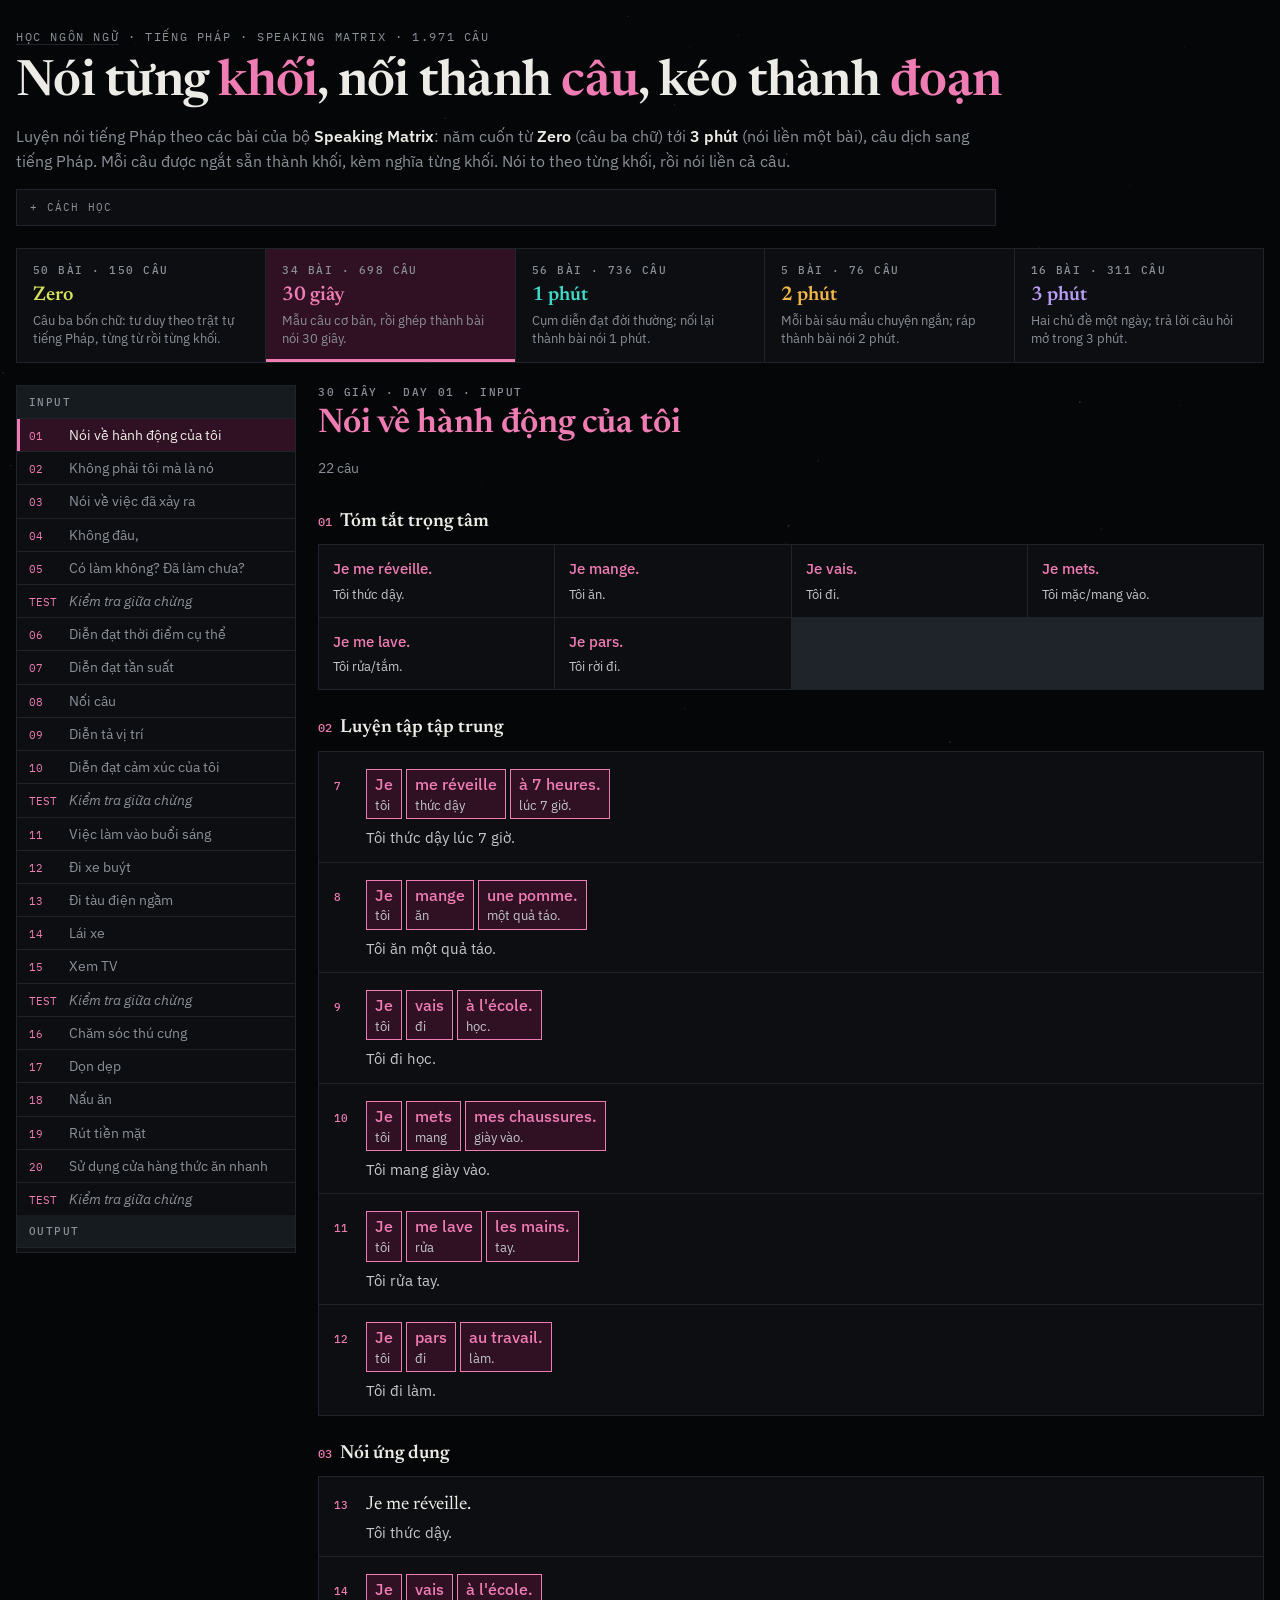
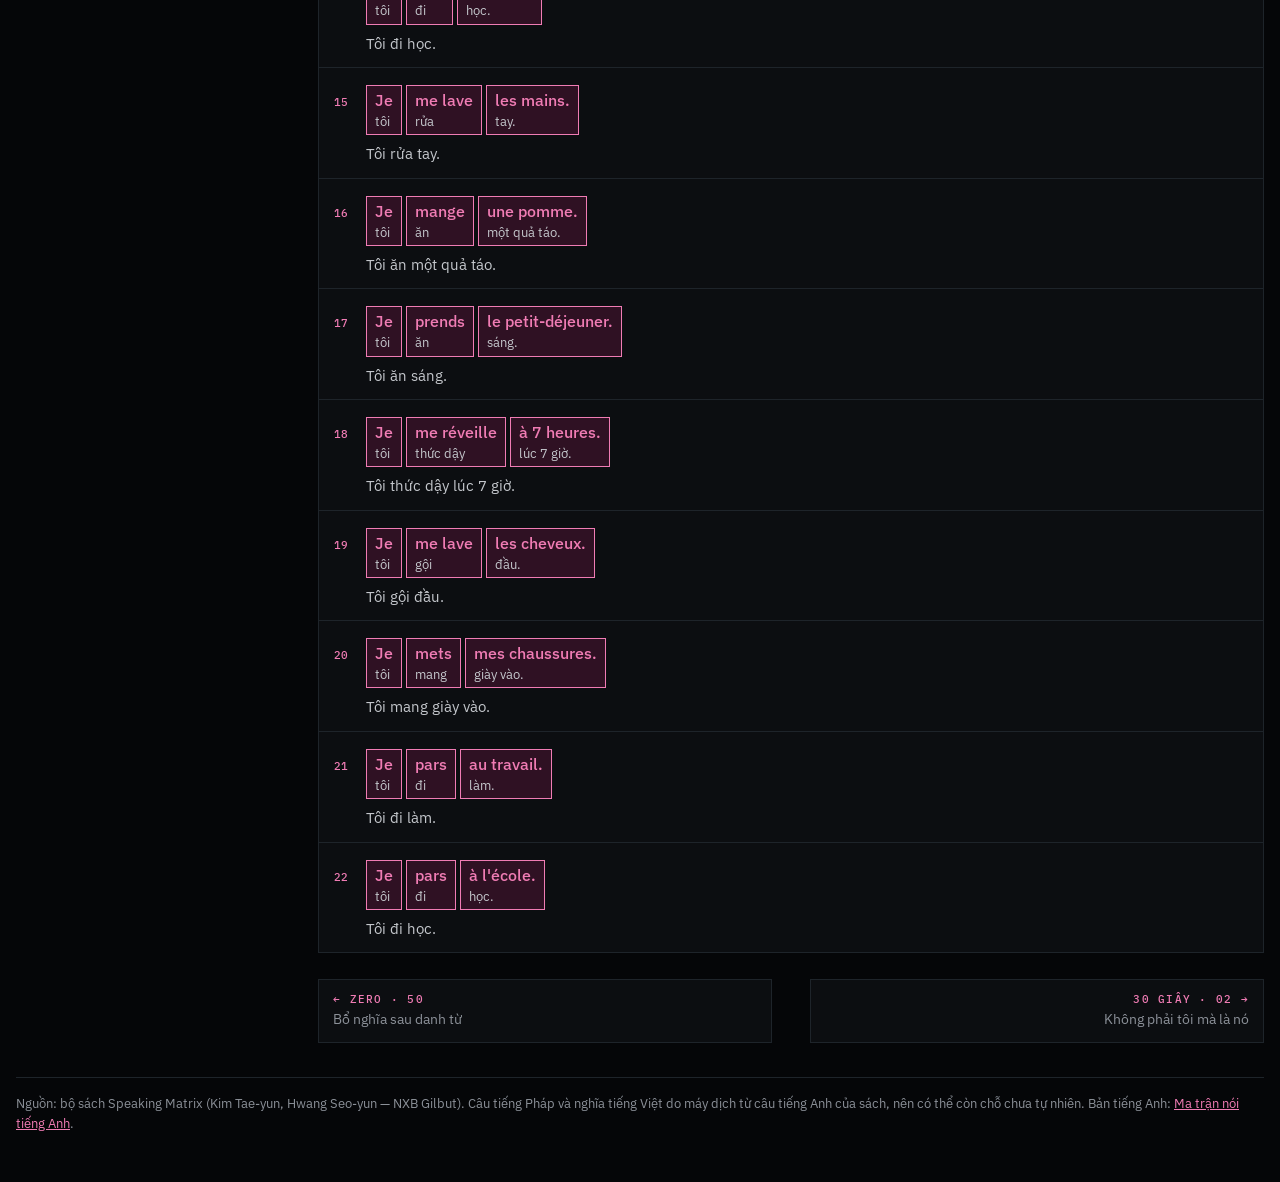
==== src/fr-matrix/index.html @ 8d7e86f6 "Trang luyện nói tiếng Pháp theo các bài Speaking Matrix Bản đầu: 1735/2698 câu đã dịch; các bài còn " ====
<!doctype html>
<html lang="vi">
<head>
<meta charset="utf-8">
<meta name="viewport" content="width=device-width, initial-scale=1">
<title>Ma trận nói tiếng Pháp</title>
<link rel="stylesheet" href="https://fonts.googleapis.com/css2?family=IBM+Plex+Mono:wght@400;500&family=IBM+Plex+Sans:wght@400;500;600&family=Newsreader:ital,opsz,wght@0,6..72,400;0,6..72,600;1,6..72,400&display=swap">
<link rel="stylesheet" href="style.css">
</head>
<body>

<canvas id="field" aria-hidden="true"></canvas>

<div class="wrap">
  <header>
    <p class="eyebrow"><a href="../index.html">Học ngôn ngữ</a> · Tiếng Pháp · Speaking Matrix · <span id="total">…</span> câu</p>
    <h1>Nói từng <em>khối</em>, nối thành <em>câu</em>, kéo thành <em>đoạn</em></h1>
    <p class="lede">Luyện nói tiếng Pháp theo các bài của bộ <b lang="en">Speaking Matrix</b>: năm cuốn từ
      <b>Zero</b> (câu ba chữ) tới <b>3 phút</b> (nói liền một bài), câu dịch sang tiếng Pháp. Mỗi câu được ngắt sẵn
      thành khối, kèm nghĩa từng khối. Nói to theo từng khối, rồi nói liền cả câu.</p>
    <details class="howto">
      <summary>Cách học</summary>
      <ul>
        <li>Học lần lượt <strong>Zero → 30 giây → 1 phút → 2 phút → 3 phút</strong>.</li>
        <li>Với mỗi câu: đọc to từng khối một, ngắt hơi đúng chỗ ngắt khối; rồi nói liền cả câu.</li>
        <li>Lần hai: chỉ nhìn nghĩa tiếng Việt, tự nói ra tiếng Pháp theo từng khối, rồi mới so với câu tiếng Pháp.</li>
        <li>Phần <strong>INPUT</strong> dạy mẫu câu; phần <strong>OUTPUT</strong> ráp các mẫu đó thành một bài
          nói liền (ghi rõ bài dùng lại những ngày INPUT nào). Cuối bài OUTPUT, nhìn đoạn tiếng Việt và nói liền
          cả bài bằng tiếng Pháp.</li>
      </ul>
    </details>
  </header>

  <nav class="books" id="books" aria-label="Chọn cuốn"></nav>

  <div class="layout">
    <aside class="days" id="days" aria-label="Danh sách bài"></aside>
    <main id="main" tabindex="-1"></main>
  </div>

  <footer>
    Nguồn: bộ sách <span lang="en">Speaking Matrix</span> (Kim Tae-yun, Hwang Seo-yun — NXB Gilbut). Câu tiếng Pháp và nghĩa
    tiếng Việt do máy dịch từ câu tiếng Anh của sách, nên có thể còn chỗ chưa tự nhiên. Bản tiếng Anh:
    <a href="https://tmn281196.github.io/english_study/en-matrix/">Ma trận nói tiếng Anh</a>.
  </footer>
</div>

<script src="field.js"></script>
<script src="app.js"></script>
</body>
</html>
---- src/fr-matrix/style.css ----
/* Ma trận nói — cùng tông noir với en-chunks, không đổi theo sáng/tối của máy.
   Năm cuốn, năm màu: lớp .b-zero … .b-3m đặt --k (màu) và --kb (nền tối của màu đó). */
:root{
  --bg:#050608; --panel:#0C0E11; --panel2:#161B20; --ink:#EDEBE6; --muted:#8B9098;
  --line:#1E242A; --dim:#5A6069;
  --k:#3ED9C9; --kb:#0A2C2B;
}
.b-zero{--k:#D6E05A; --kb:#282B0B}
.b-30s{--k:#F07CB4; --kb:#2F1123}
.b-1m{--k:#3ED9C9; --kb:#0A2C2B}
.b-2m{--k:#F2B646; --kb:#31250B}
.b-3m{--k:#B99CF6; --kb:#231A3D}

*{box-sizing:border-box; border-radius:0}
[hidden]{display:none !important}
body{
  background:var(--bg); color:var(--ink); margin:0;
  font-family:"IBM Plex Sans", system-ui, -apple-system, "Segoe UI", sans-serif;
  font-size:15px; line-height:1.55; -webkit-font-smoothing:antialiased;
}
#field{position:fixed; inset:0; width:100%; height:100%; display:block; z-index:0; pointer-events:none}
.wrap{position:relative; z-index:1; max-width:1460px; margin:0 auto; padding:28px 16px 48px}
button{font:inherit; color:inherit}

/* ---- đầu trang ---- */
header{margin-bottom:22px}
.eyebrow{
  font-family:"IBM Plex Mono", ui-monospace, monospace; font-size:11.5px;
  letter-spacing:.14em; text-transform:uppercase; color:var(--muted); margin:0 0 10px;
}
.eyebrow a{color:inherit; text-decoration:none; border-bottom:1px solid var(--line)}
.eyebrow a:hover{color:var(--ink)}
h1{
  font-family:"Newsreader", Georgia, serif; font-weight:600;
  font-size:clamp(30px, 5vw, 50px); line-height:1.08; letter-spacing:-.015em; margin:0 0 14px;
}
h1 em{font-style:normal; color:var(--k)}
.lede{margin:0; color:var(--muted); font-size:16px; max-width:980px}
.lede b{color:var(--ink); font-weight:600}
.howto{margin-top:16px; max-width:980px; border:1px solid var(--line); background:var(--panel)}
.howto summary{
  cursor:pointer; padding:9px 13px; color:var(--muted); list-style:none;
  font-family:"IBM Plex Mono", monospace; font-size:10.5px; letter-spacing:.12em; text-transform:uppercase;
}
.howto summary::before{content:"+ "} .howto[open] summary::before{content:"\2212 "}
.howto summary:hover{color:var(--ink)}
.howto ul{margin:0; padding:0 16px 12px 34px; color:var(--muted); font-size:14px}
.howto strong{color:var(--ink)}

/* ---- năm cuốn ---- */
.books{
  display:grid; grid-template-columns:repeat(auto-fit, minmax(180px, 1fr)); gap:1px;
  background:var(--line); border:1px solid var(--line); margin-bottom:22px;
}
.books button{
  display:block; text-align:left; cursor:pointer; border:0; background:var(--panel);
  padding:14px 16px 15px; transition:background .12s, box-shadow .12s;
}
.books button:hover{background:var(--panel2)}
.books button.on{background:var(--kb); box-shadow:inset 0 -3px 0 var(--k)}
.books button:focus-visible{outline:2px solid var(--k); outline-offset:-2px}
.books .n{display:block; margin-bottom:6px; color:var(--muted); font:500 10.5px "IBM Plex Mono", monospace; letter-spacing:.14em; text-transform:uppercase}
.books h2{margin:0 0 4px; font:600 20px/1.2 "Newsreader", Georgia, serif; color:var(--k)}
.books p{margin:0; color:var(--muted); font-size:12.5px; line-height:1.45}

/* ---- bố cục: danh sách bài | bài ---- */
.layout{display:grid; grid-template-columns:280px minmax(0, 1fr); gap:22px; align-items:start}
.days{position:sticky; top:16px; max-height:calc(100vh - 32px); overflow:auto; border:1px solid var(--line); background:var(--panel)}
.days h3{
  position:sticky; top:0; margin:0; padding:9px 12px; background:var(--panel2); color:var(--muted);
  font:500 10.5px "IBM Plex Mono", monospace; letter-spacing:.14em; text-transform:uppercase;
}
.days a{
  display:grid; grid-template-columns:34px minmax(0,1fr); gap:6px; align-items:baseline;
  padding:7px 12px; color:var(--muted); text-decoration:none; font-size:13.5px; line-height:1.35;
  border-top:1px solid var(--line);
}
.days a:hover{background:var(--panel2); color:var(--ink)}
.days a[aria-current="page"]{background:var(--kb); color:var(--ink); box-shadow:inset 3px 0 0 var(--k)}
.days a .no{color:var(--k); font:11px "IBM Plex Mono", monospace}
.days a.review .t, .days a.test .t{font-style:italic}

/* ---- bài ---- */
main:focus{outline:none}
.dayh{margin:0 0 4px; font:600 clamp(24px, 3.2vw, 34px)/1.15 "Newsreader", Georgia, serif; color:var(--k)}
.dayh .no{display:block; margin-bottom:6px; color:var(--muted); font:500 11px "IBM Plex Mono", monospace; letter-spacing:.14em; text-transform:uppercase}
.sub{margin:0 0 4px; color:var(--muted); font-size:14px}
.sub .en{color:var(--ink); font-family:"Newsreader", Georgia, serif; font-style:italic; font-size:16px}
.ko{color:#9AA0A8; font-size:13px}
.ko[hidden]{display:none}
.bar2{display:flex; flex-wrap:wrap; gap:8px; align-items:center; margin:14px 0 18px}
.btn{
  cursor:pointer; background:var(--panel); color:var(--ink); border:1px solid var(--line);
  padding:7px 12px; font:10.5px "IBM Plex Mono", monospace; letter-spacing:.11em; text-transform:uppercase;
}
.btn:hover{background:var(--panel2)}
.btn.on{background:var(--kb); color:var(--k); border-color:var(--k)}
.nav{display:flex; justify-content:space-between; gap:8px; margin-top:26px}
.nav a{flex:1; max-width:48%; padding:12px 14px; border:1px solid var(--line); background:var(--panel); color:var(--muted); text-decoration:none; font-size:13.5px}
.nav a:hover{background:var(--panel2); color:var(--ink)}
.nav a b{display:block; color:var(--k); font:500 10.5px "IBM Plex Mono", monospace; letter-spacing:.12em; text-transform:uppercase; margin-bottom:3px}
.nav a.next{text-align:right; margin-left:auto}

.blk{margin-top:26px}
.blkh{margin:0 0 10px; font:600 19px/1.3 "Newsreader", Georgia, serif; color:var(--ink)}
.blkh .i{color:var(--k); font:500 12px "IBM Plex Mono", monospace; margin-right:8px}
.items{display:grid; gap:1px; background:var(--line); border:1px solid var(--line)}
.item{background:var(--panel); padding:13px 15px 12px; min-width:0}
.item.flash{box-shadow:inset 3px 0 0 var(--k); background:#0F1216}
.item .top{display:flex; gap:10px; align-items:baseline}
.item .n{flex:0 0 auto; color:var(--k); font:500 11px "IBM Plex Mono", monospace; min-width:22px}
.item .tag{color:var(--muted); font:10px "IBM Plex Mono", monospace; letter-spacing:.08em; border:1px solid var(--line); padding:0 5px}
.item h4{margin:0 0 6px; font:600 16px/1.3 "Newsreader", Georgia, serif; color:var(--ink)}

/* Khối: tiếng Anh trên, nghĩa dưới. */
.chunks{display:flex; flex-wrap:wrap; gap:4px; margin:4px 0 8px}
.ck{
  display:flex; flex-direction:column; text-align:left; padding:4px 8px 5px;
  border:1px solid var(--k); background:var(--kb); min-width:0; max-width:100%;
  transition:box-shadow .15s, background .15s;
}
.ck .e{color:var(--k); font-size:15.5px; line-height:1.35; font-weight:500}
.ck .g{color:#C4C7CC; font-size:12.5px; line-height:1.3; margin-top:2px}
.ck .g.kg{color:#9AA0A8}
.chunks.words .ck{border-style:dashed}

.en-s{margin:2px 0 0; font:400 19px/1.4 "Newsreader", Georgia, serif; color:var(--ink)}
.vi-s{margin:3px 0 0; color:#C4C7CC; font-size:14.5px}
.ko-s{margin:2px 0 0}
.notes{display:flex; flex-wrap:wrap; gap:4px 12px; margin-top:8px; font-size:13px; color:var(--muted)}
.notes b{color:var(--k); font-weight:500}


/* 30 giây: thẻ cụm từ trọng tâm */
.pics{display:grid; grid-template-columns:repeat(auto-fill, minmax(190px, 1fr)); gap:1px; background:var(--line); border:1px solid var(--line)}
.pic{background:var(--panel); padding:12px 14px; display:flex; flex-direction:column; gap:4px}
.pic .e{color:var(--k); font-size:15px; font-weight:500}
.pic .g{color:#C4C7CC; font-size:13px}

/* Cả đoạn (OUTPUT) */
.script{margin-top:26px; border:1px solid var(--k); background:var(--panel); padding:16px 18px}
.script h3{margin:0 0 4px; font:500 10.5px "IBM Plex Mono", monospace; letter-spacing:.14em; text-transform:uppercase; color:var(--k)}
.script .en-p{margin:8px 0 0; font:400 18px/1.6 "Newsreader", Georgia, serif}
.script .vi-p{margin:10px 0 0; color:#C4C7CC; font-size:14.5px}

.empty{color:var(--muted); font:13px "IBM Plex Mono", monospace; padding:16px 0}

footer{margin-top:34px; padding-top:16px; border-top:1px solid var(--line); color:var(--muted); font-size:13px}
footer b{color:var(--ink)}

@media (max-width:860px){
  .layout{grid-template-columns:minmax(0,1fr)}
  .days{position:static; max-height:260px}
}
@media (max-width:640px){
  .books{grid-template-columns:repeat(2, minmax(0,1fr))}
  .books p{display:none}
  .en-s{font-size:17px}
  .nav a{max-width:none}
}
.item, .ck, .pic, .script, .blk{scroll-margin-top:16px; scroll-margin-bottom:24px}
footer a{color:var(--k)}
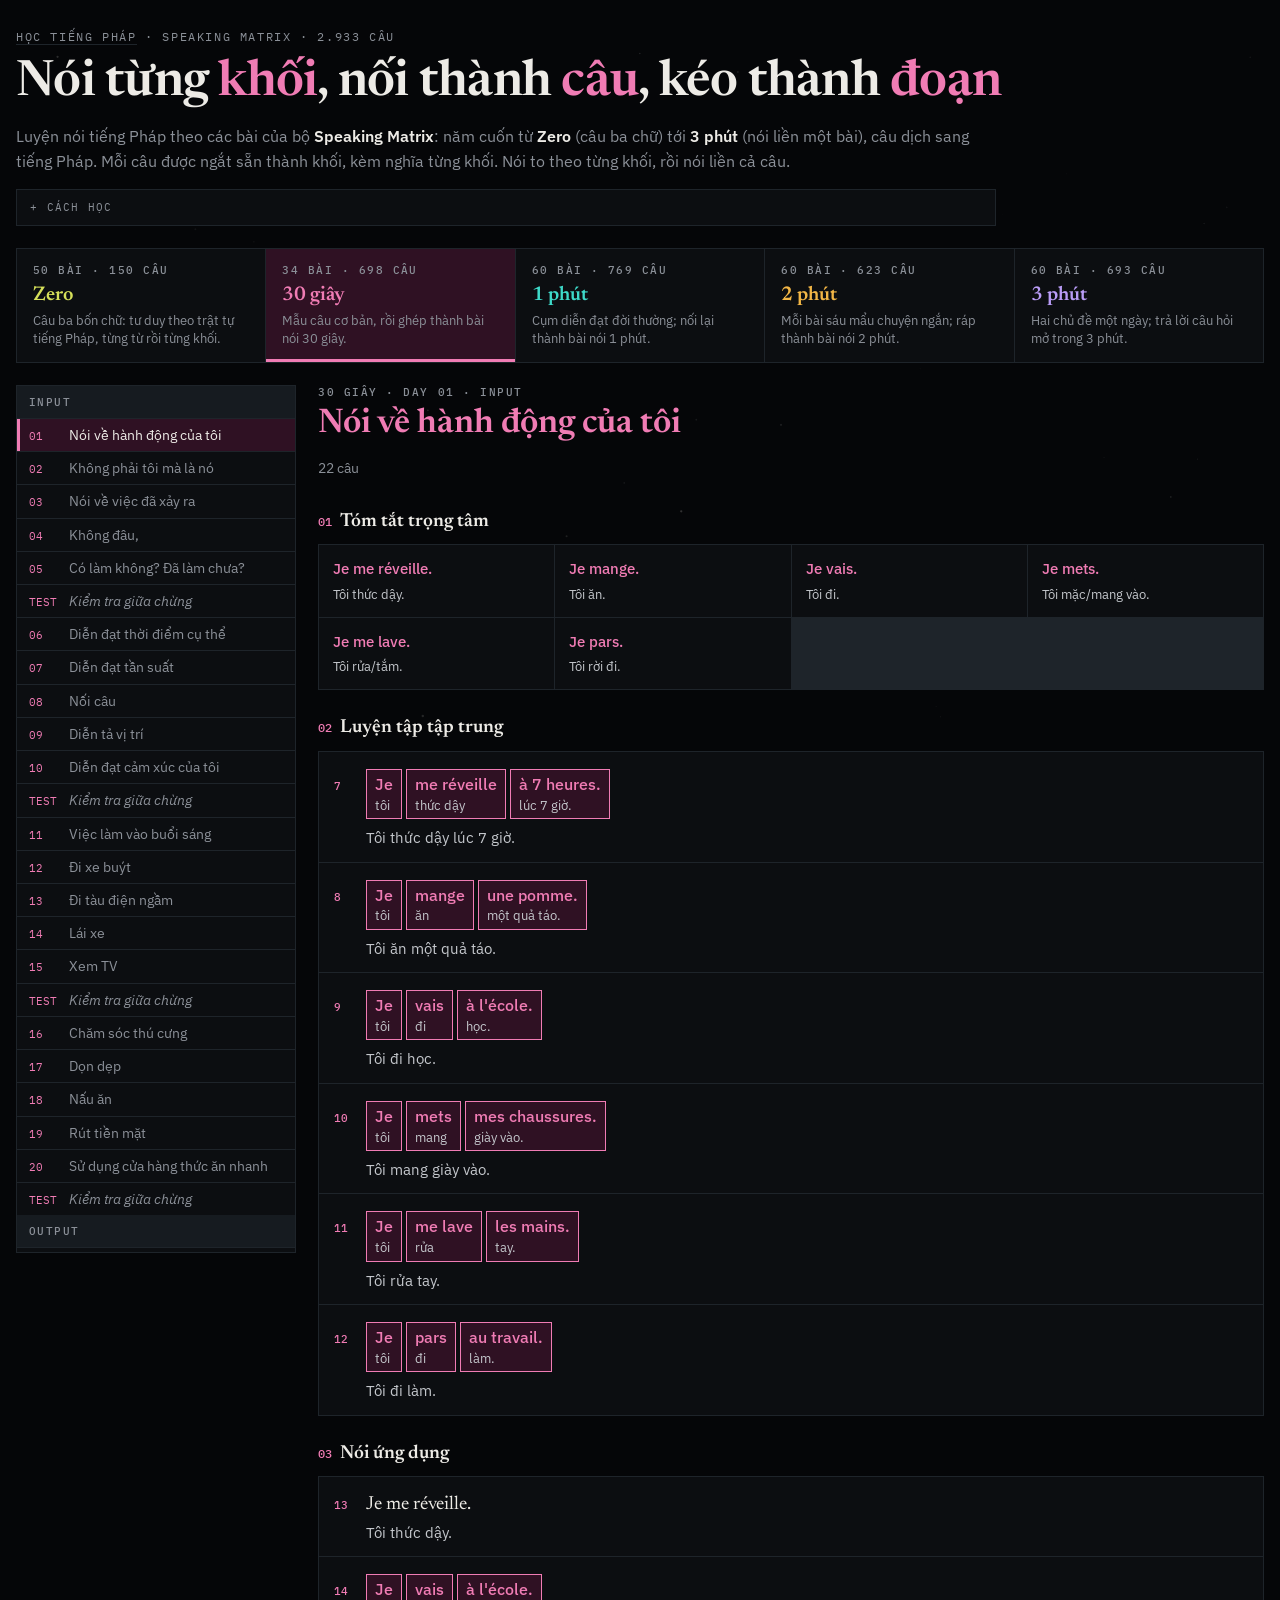
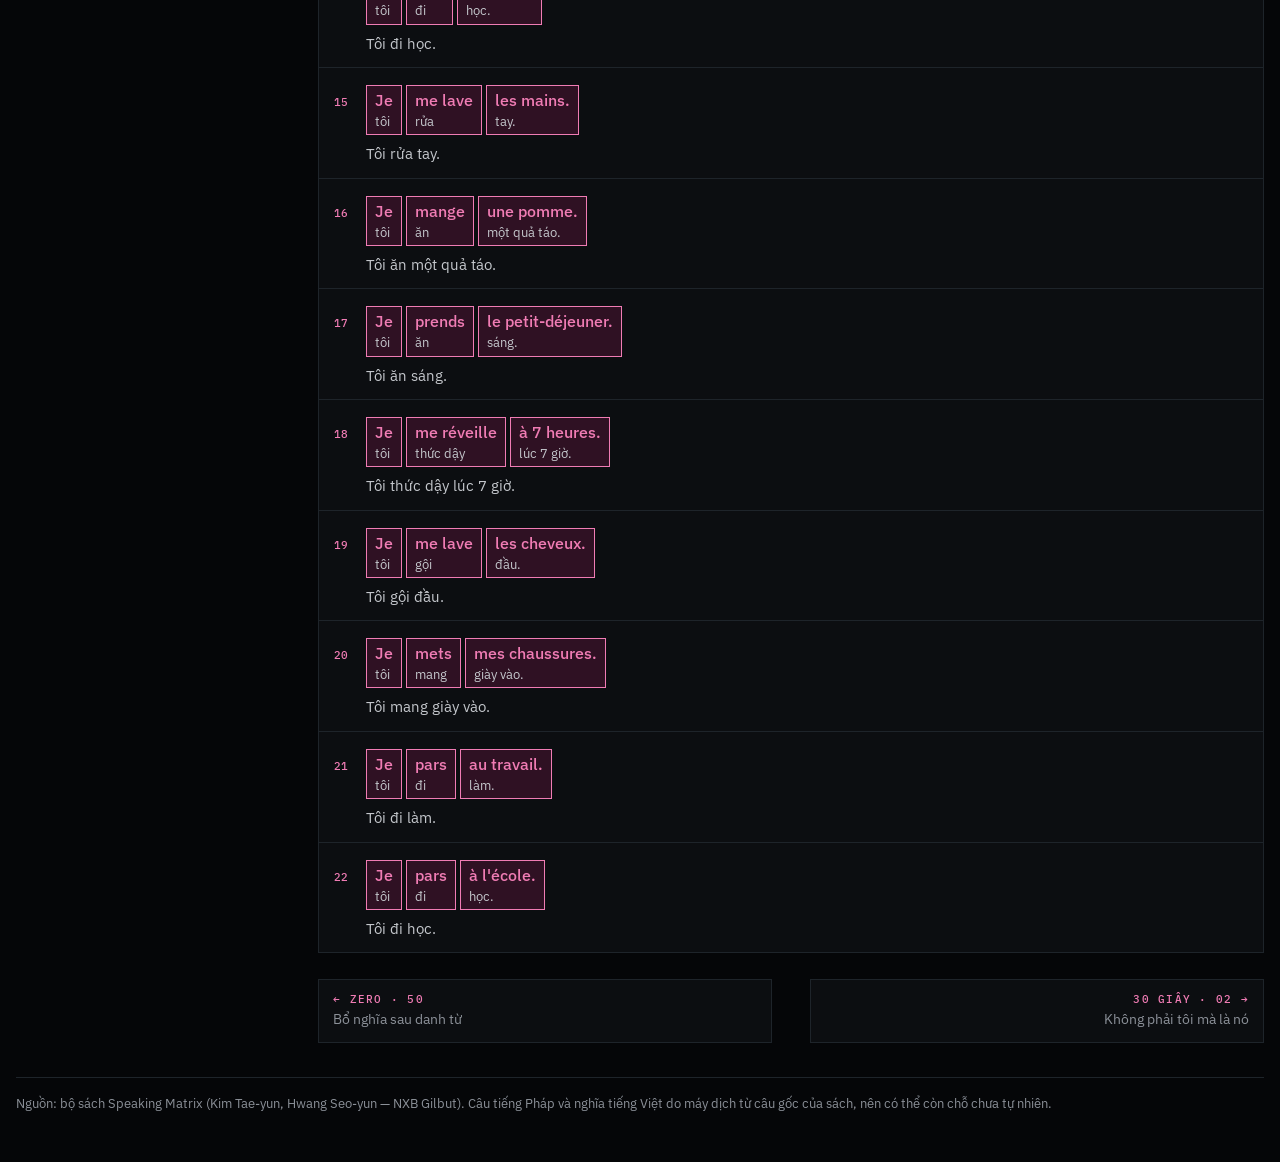
==== commit 30938674: "Bỏ phần nhắc tới ngôn ngữ khác Co-Authored-By: Claude Opus 5.5 <noreply@anthropic.com>" ====
--- a/src/fr-matrix/index.html
+++ b/src/fr-matrix/index.html
@@ -13,7 +13,7 @@
 
 <div class="wrap">
   <header>
-    <p class="eyebrow"><a href="../index.html">Học ngôn ngữ</a> · Tiếng Pháp · Speaking Matrix · <span id="total">…</span> câu</p>
+    <p class="eyebrow"><a href="../index.html">Học tiếng Pháp</a> · Speaking Matrix · <span id="total">…</span> câu</p>
     <h1>Nói từng <em>khối</em>, nối thành <em>câu</em>, kéo thành <em>đoạn</em></h1>
     <p class="lede">Luyện nói tiếng Pháp theo các bài của bộ <b lang="en">Speaking Matrix</b>: năm cuốn từ
       <b>Zero</b> (câu ba chữ) tới <b>3 phút</b> (nói liền một bài), câu dịch sang tiếng Pháp. Mỗi câu được ngắt sẵn
@@ -40,8 +40,7 @@
 
   <footer>
     Nguồn: bộ sách <span lang="en">Speaking Matrix</span> (Kim Tae-yun, Hwang Seo-yun — NXB Gilbut). Câu tiếng Pháp và nghĩa
-    tiếng Việt do máy dịch từ câu tiếng Anh của sách, nên có thể còn chỗ chưa tự nhiên. Bản tiếng Anh:
-    <a href="https://tmn281196.github.io/english_study/en-matrix/">Ma trận nói tiếng Anh</a>.
+    tiếng Việt do máy dịch từ câu gốc của sách, nên có thể còn chỗ chưa tự nhiên.
   </footer>
 </div>
 
